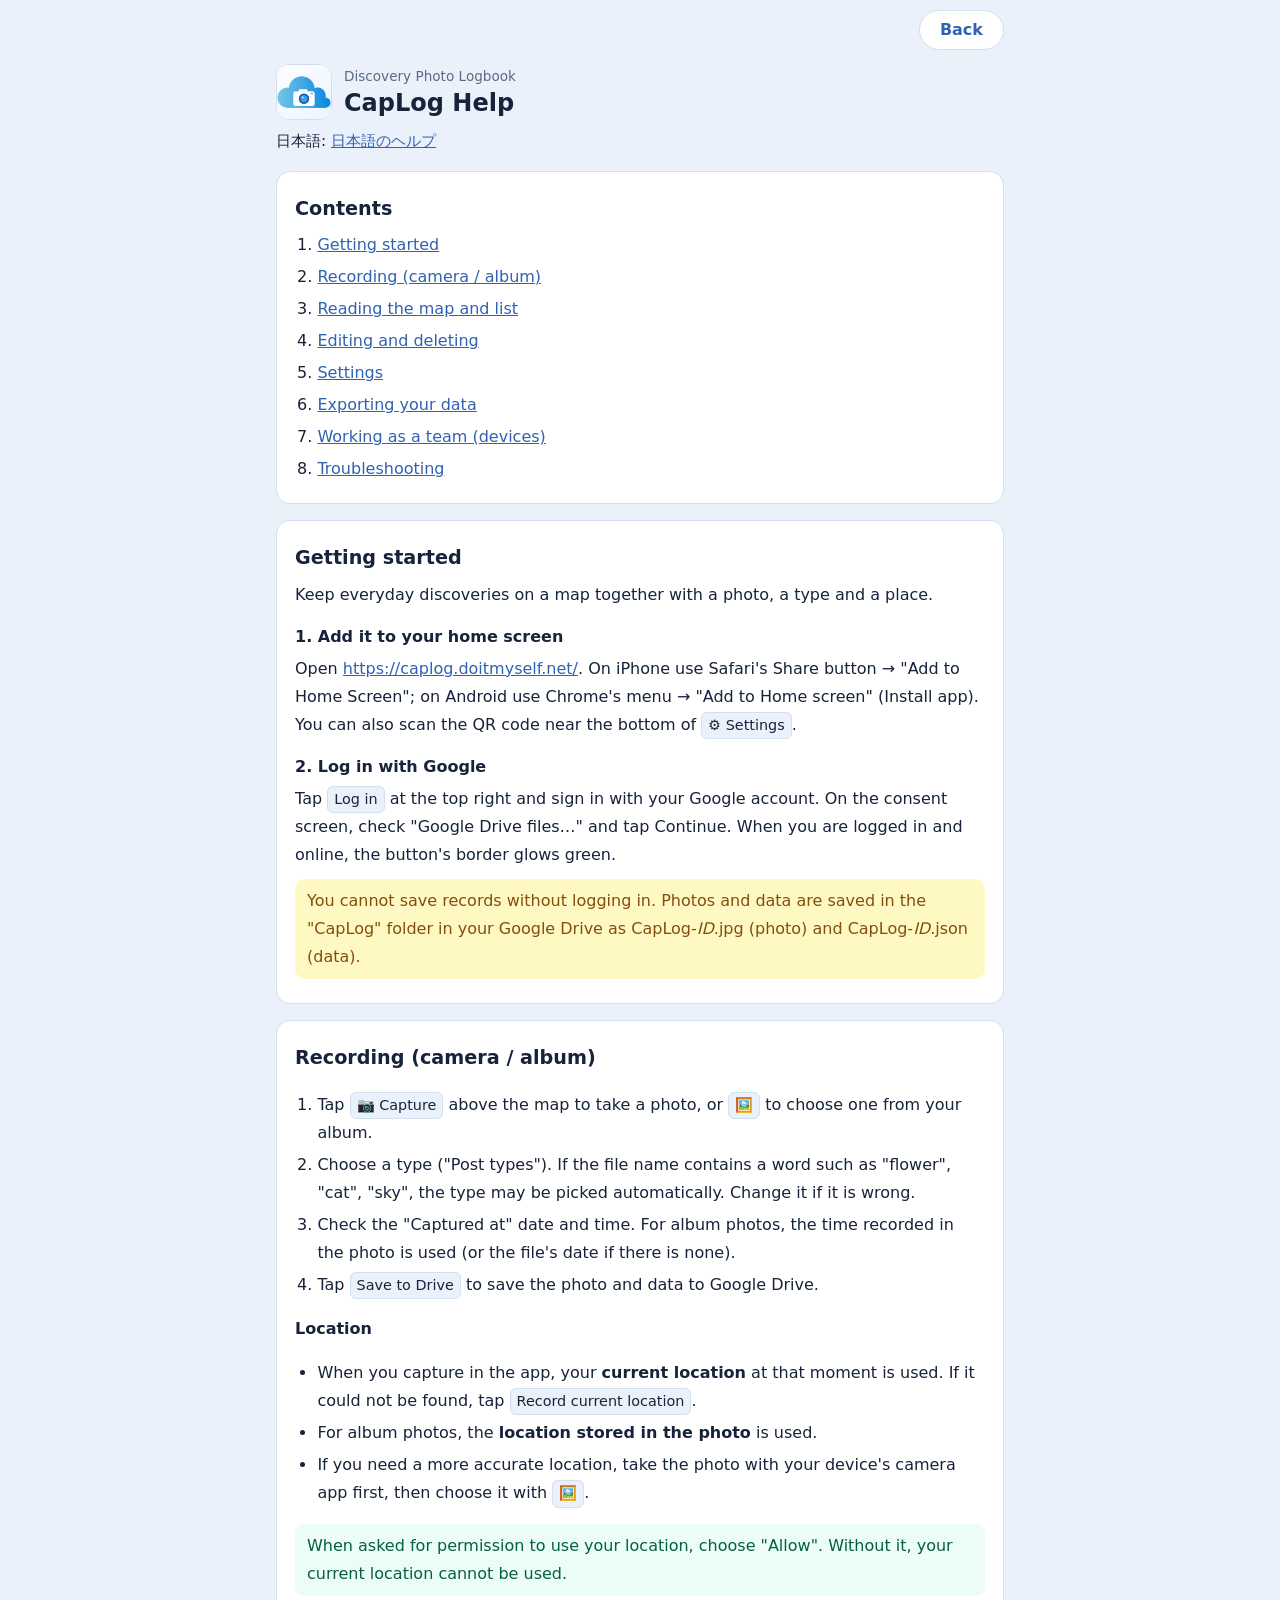
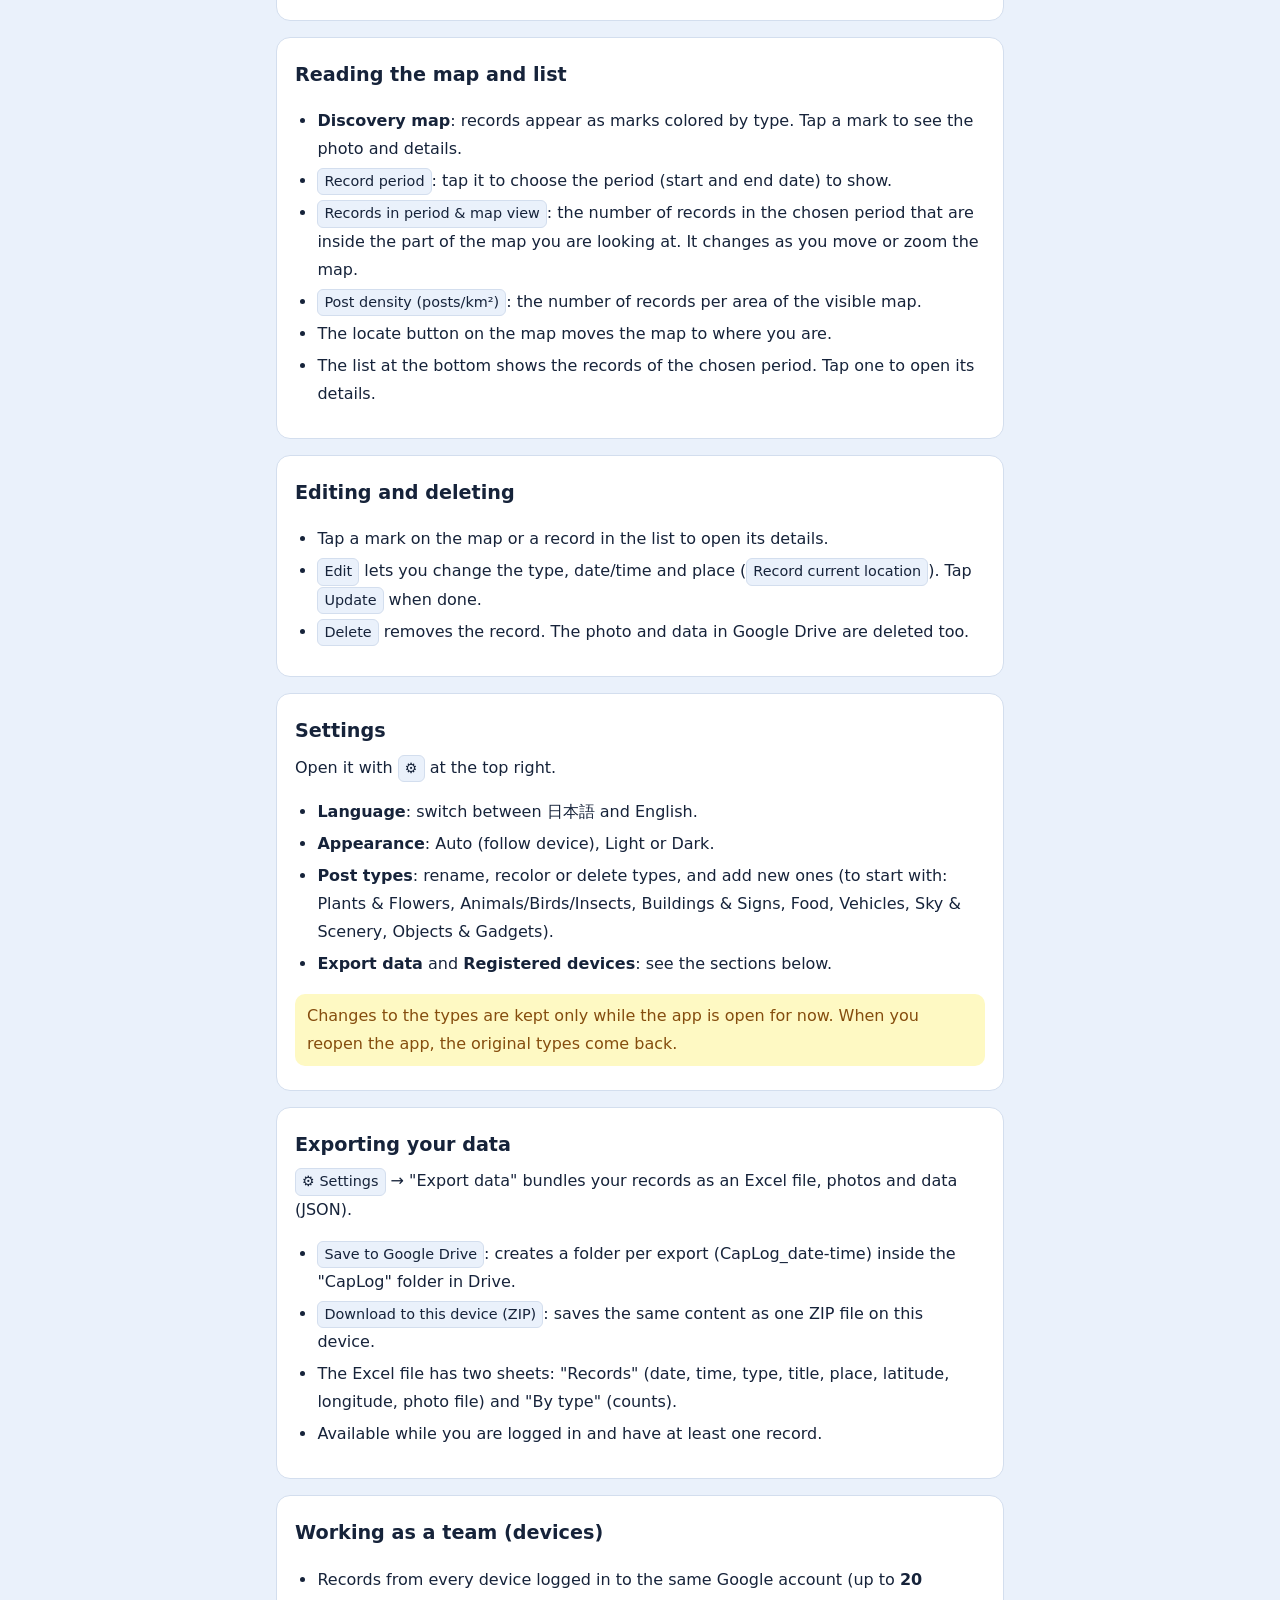
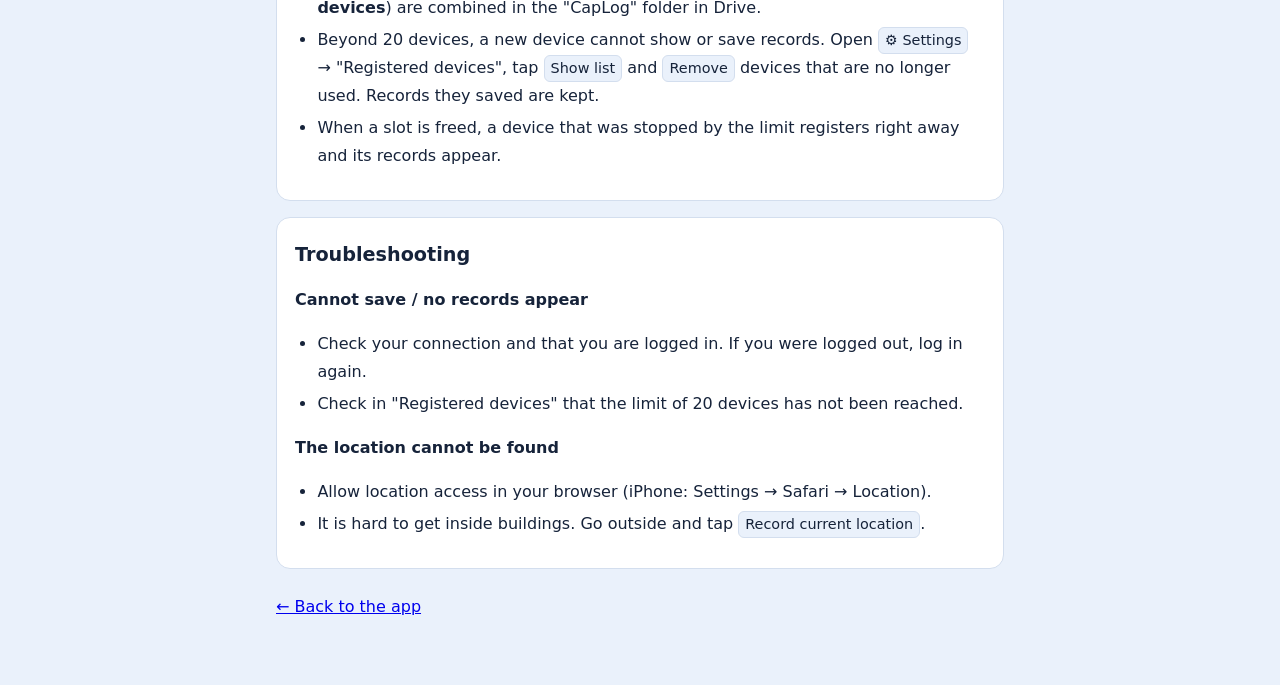
==== help.html @ 13f2e421 "端末の管理（最大20台）とヘルプを追加し、ヘルプの右上に「戻る」ボタンを付けた（LeadLog と同じ形） - 共有アカウントで使える端末を最大20台に制限（端末ごとの登録ファイル device-<端" ====
<!doctype html>
<html lang="ja">
  <head>
    <meta charset="UTF-8" />
    <meta name="viewport" content="width=device-width, initial-scale=1.0" />
    <title>ヘルプ / Help — CapLog</title>
    <link rel="icon" href="./icons/favicon.ico" sizes="48x48" />
    <style>
      :root {
        --bg: #eaf1fb;
        --card: #ffffff;
        --text: #16233a;
        --muted: #5b6b85;
        --border: #d3deee;
        --accent: #2f62b3;
        --tip-bg: #ecfdf5;
        --tip-text: #065f46;
        --note-bg: #fef9c3;
        --note-text: #854d0e;
        color-scheme: light dark;
      }
      @media (prefers-color-scheme: dark) {
        :root:not([data-theme='light']) {
          --bg: #0a1220;
        --card: #131e33;
        --text: #e6eefb;
        --muted: #93a4c2;
        --border: #25334f;
        --accent: #8fb8f0;
          --tip-bg: #052e16;
          --tip-text: #a7f3d0;
          --note-bg: #422006;
          --note-text: #fde68a;
        }
      }
      :root[data-theme='dark'] {
        --bg: #0a1220;
        --card: #131e33;
        --text: #e6eefb;
        --muted: #93a4c2;
        --border: #25334f;
        --accent: #8fb8f0;
        --tip-bg: #052e16;
        --tip-text: #a7f3d0;
        --note-bg: #422006;
        --note-text: #fde68a;
      }
      :root[data-theme='light'] { color-scheme: light; }
      :root[data-theme='dark'] { color-scheme: dark; }
      * { box-sizing: border-box; }
      body {
        margin: 0;
        background: var(--bg);
        color: var(--text);
        font-family: system-ui, -apple-system, 'Segoe UI', 'Hiragino Sans', 'Noto Sans JP', sans-serif;
        line-height: 1.75;
        overflow-wrap: anywhere;
      }
      main { max-width: 760px; margin: 0 auto; padding: 20px 16px 64px; }
      /* 右上の「戻る」ボタン。スクロールしても、いつでも押せるように上に留める */
      .topbar {
        position: sticky;
        top: 0;
        z-index: 10;
        display: flex;
        justify-content: flex-end;
        margin: -20px -16px 4px;
        padding: 10px 16px;
        background: var(--bg);
      }
      .back-button {
        font: inherit;
        font-weight: 700;
        min-height: 40px;
        padding: 0 20px;
        border: 1px solid var(--border);
        border-radius: 999px;
        background: var(--card);
        color: var(--accent);
        cursor: pointer;
        touch-action: manipulation;
      }
      .back-button:hover { border-color: var(--accent); }
      .back-button:focus-visible { outline: 2px solid var(--accent); outline-offset: 2px; }
      header { display: flex; align-items: center; gap: 12px; margin-bottom: 8px; }
      header img { width: 56px; height: 56px; border-radius: 14px; }
      h1 { font-size: 1.5rem; margin: 0; line-height: 1.3; }
      .lang-switch { margin: 8px 0 16px; font-size: 0.95rem; }
      .lang-switch a { color: var(--accent); }
      nav.toc, section {
        background: var(--card);
        border: 1px solid var(--border);
        border-radius: 14px;
        padding: 6px 18px 14px;
        margin-bottom: 16px;
      }
      nav.toc ol { padding-left: 1.4em; margin: 6px 0; }
      nav.toc a, section a { color: var(--accent); }
      h2 { font-size: 1.2rem; margin: 14px 0 6px; }
      h3 { font-size: 1rem; margin: 14px 0 4px; }
      p, li { margin: 4px 0; }
      ul, ol { padding-left: 1.4em; }
      .tip, .note { border-radius: 10px; padding: 8px 12px; margin: 10px 0; }
      .tip { background: var(--tip-bg); color: var(--tip-text); }
      .note { background: var(--note-bg); color: var(--note-text); }
      kbd {
        display: inline-block;
        padding: 0 6px;
        border: 1px solid var(--border);
        border-radius: 6px;
        background: var(--bg);
        font: inherit;
        font-size: 0.9em;
        white-space: nowrap;
      }
      /* 選んだ言語のヘルプだけを表示する（下のスクリプトで切り替える） */
      [hidden] { display: none !important; }
      .back { display: inline-block; margin-top: 8px; }
    </style>
  </head>
  <body>
    <main>
      <div class="topbar">
        <button type="button" id="backButton" class="back-button">戻る</button>
      </div>

      <div id="ja" lang="ja">
        <header>
          <img src="./icons/icon-192.png" alt="" />
          <div>
            <div style="color: var(--muted); font-size: 0.85rem">発見撮影記録帳</div>
            <h1>CapLog ヘルプ</h1>
          </div>
        </header>
        <p class="lang-switch">English: <a href="?lang=en">Help in English</a></p>

        <nav class="toc" aria-label="目次">
          <h2>目次</h2>
          <ol>
            <li><a href="#ja-start">はじめに（最初の準備）</a></li>
            <li><a href="#ja-record">記録する（撮影・アルバム）</a></li>
            <li><a href="#ja-map">地図と一覧の見かた</a></li>
            <li><a href="#ja-edit">記録を直す・消す</a></li>
            <li><a href="#ja-settings">設定</a></li>
            <li><a href="#ja-export">データのエクスポート</a></li>
            <li><a href="#ja-team">複数人で使う（端末の管理）</a></li>
            <li><a href="#ja-trouble">困ったとき</a></li>
          </ol>
        </nav>

        <section id="ja-start">
          <h2>はじめに（最初の準備）</h2>
          <p>日常の発見を、写真・種類・場所と一緒に地図に残すアプリです。</p>
          <h3>① ホーム画面に追加する</h3>
          <p>
            <a href="https://caplog.doitmyself.net/">https://caplog.doitmyself.net/</a> を開き、iPhone は Safari の共有ボタン →「ホーム画面に追加」、Android は Chrome のメニュー →「ホーム画面に追加」（アプリをインストール）で、アプリと同じように使えます。
            <kbd>⚙ 設定</kbd> の下の方にある QR コードを、スマートフォンで読み取っても開けます。
          </p>
          <h3>② Google にログインする</h3>
          <p>
            右上の <kbd>ログイン</kbd> を押し、Google アカウントでログインします。確認画面では「Google ドライブのファイル…」にチェックを入れて「続行」を押してください。
            ログインできると、ボタンの縁が<strong>緑にふわっと光ります</strong>（オンラインで使える状態）。
          </p>
          <div class="note">
            ログインしないと、記録を保存できません。写真とデータは、あなたの Google ドライブの「CapLog」フォルダーに、CapLog-<em>ID</em>.jpg（写真）と CapLog-<em>ID</em>.json（データ）として保存されます。
          </div>
        </section>

        <section id="ja-record">
          <h2>記録する（撮影・アルバム）</h2>
          <ol>
            <li>地図の上の <kbd>📷 撮影</kbd> を押して撮影するか、<kbd>🖼️</kbd> でアルバムの写真を選びます。</li>
            <li>「投稿の種類」を選びます。ファイル名に「花」「猫」「cat」「sky」などのことばが入っていると、種類が自動で選ばれることがあります。違っていたら選び直してください。</li>
            <li>「撮影日時」を確認します。アルバムの写真は、写真に記録された撮影日時が入ります（無ければファイルの日時）。</li>
            <li><kbd>Drive に保存</kbd> を押すと、写真とデータが Google ドライブに保存されます。</li>
          </ol>
          <h3>場所（位置情報）</h3>
          <ul>
            <li>アプリで撮影したときは、撮影した時点の<strong>現在地</strong>が入ります。場所が取れなかったときは <kbd>現在位置を記録</kbd> を押してください。</li>
            <li>アルバムの写真は、<strong>写真に記録された位置</strong>が入ります。</li>
            <li>より正確な位置が必要なときは、端末のカメラアプリで撮影してから、<kbd>🖼️</kbd> でその写真を選びます。</li>
          </ul>
          <div class="tip">位置情報の許可を求められたら「許可」を選んでください。許可しないと、現在地が使えません。</div>
        </section>

        <section id="ja-map">
          <h2>地図と一覧の見かた</h2>
          <ul>
            <li><strong>発見マップ</strong>: 記録が、投稿の種類ごとの色のマークで表示されます。マークを押すと、写真と内容が見られます。</li>
            <li><kbd>記録期間</kbd>: 押すと、表示する期間（開始日・終了日）を選べます。</li>
            <li><kbd>期間/地図中の数</kbd>: 選んだ期間の中で、いま地図に見えている範囲にある記録の数です。地図を動かしたり拡大したりすると変わります。</li>
            <li><kbd>投稿密度（件/km²）</kbd>: 地図に見えている範囲の面積あたりの、記録の数です。</li>
            <li>地図の現在地ボタンで、いまいる場所に地図を動かせます。</li>
            <li>下の「最近の記録」の一覧に、選んだ期間の記録が並びます。押すと詳細が開きます。</li>
          </ul>
        </section>

        <section id="ja-edit">
          <h2>記録を直す・消す</h2>
          <ul>
            <li>地図のマークまたは一覧の記録を押して、詳細を開きます。</li>
            <li><kbd>編集</kbd> で、種類・日時・場所（<kbd>現在位置を記録</kbd>）を直せます。直したら <kbd>更新</kbd> を押します。</li>
            <li><kbd>削除</kbd> で、その記録を消します。Google ドライブの写真とデータも削除されます。</li>
          </ul>
        </section>

        <section id="ja-settings">
          <h2>設定</h2>
          <p>右上の <kbd>⚙</kbd> から開きます。</p>
          <ul>
            <li><strong>言語 / Language</strong>: 日本語と English を切り替えます。</li>
            <li><strong>画面の配色</strong>: 自動（端末の設定に合わせる）・ライト・ダーク。</li>
            <li><strong>投稿の種類</strong>: 種類の名前・色の変更、削除、新しい種類の追加ができます（初めは 植物・花、動物・鳥・虫、建物・看板、食べ物、乗り物、空・風景、道具・小物）。</li>
            <li><strong>データのエクスポート</strong>・<strong>登録済みの端末</strong>: 下の各項目を見てください。</li>
          </ul>
          <div class="note">種類の追加・変更は、いまのところ、アプリを開いている間だけ有効です。アプリを開き直すと、最初の種類に戻ります。</div>
        </section>

        <section id="ja-export">
          <h2>データのエクスポート</h2>
          <p><kbd>⚙ 設定</kbd> →「データのエクスポート」で、記録を Excel・写真・データ（JSON）にまとめて書き出せます。</p>
          <ul>
            <li><kbd>Google Drive に保存</kbd>: ドライブの「CapLog」フォルダーの中に、書き出しごとのフォルダー（CapLog_日付-時刻）を作って保存します。</li>
            <li><kbd>この端末にダウンロード（ZIP）</kbd>: 同じ内容を ZIP 1つにまとめて、この端末に保存します。</li>
            <li>Excel には「記録」（日付・時刻・種類・タイトル・場所・緯度・経度・写真ファイル）と、「種類別」の件数の2つのシートが入ります。</li>
            <li>ログインしていて、記録が1件以上あるときに使えます。</li>
          </ul>
        </section>

        <section id="ja-team">
          <h2>複数人で使う（端末の管理）</h2>
          <ul>
            <li>同じ Google アカウントでログインした端末（<strong>最大20台</strong>）の記録は、ドライブの「CapLog」フォルダーに集約されます。</li>
            <li>20台を超えると、新しい端末では記録を表示・保存できません。<kbd>⚙ 設定</kbd> →「登録済みの端末」で <kbd>一覧を表示</kbd> を押し、使わなくなった端末を <kbd>解除</kbd> してください。解除した端末が保存した記録は残ります。</li>
            <li>解除して枠が空くと、上限で止まっていた端末は、その場で登録され、記録が表示されます。</li>
          </ul>
        </section>

        <section id="ja-trouble">
          <h2>困ったとき</h2>
          <h3>保存できない・記録が出てこない</h3>
          <ul>
            <li>通信状況と、ログインしているかを確認します。ログインが切れているときは、もう一度ログインしてください。</li>
            <li>端末の上限（20台）に達していないか、「登録済みの端末」で確認します。</li>
          </ul>
          <h3>場所が取れない</h3>
          <ul>
            <li>ブラウザの位置情報を「許可」にします（iPhone は「設定」→ Safari →「位置情報」）。</li>
            <li>建物の中では取れにくいので、外に出て <kbd>現在位置を記録</kbd> を押します。</li>
          </ul>
        </section>
        <a class="back" href="./">← アプリに戻る</a>
      </div>

      <div id="en" class="en" lang="en">
        <header>
          <img src="./icons/icon-192.png" alt="" />
          <div>
            <div style="color: var(--muted); font-size: 0.85rem">Discovery Photo Logbook</div>
            <h1>CapLog Help</h1>
          </div>
        </header>
        <p class="lang-switch">日本語: <a href="?lang=ja">日本語のヘルプ</a></p>

        <nav class="toc" aria-label="Contents">
          <h2>Contents</h2>
          <ol>
            <li><a href="#en-start">Getting started</a></li>
            <li><a href="#en-record">Recording (camera / album)</a></li>
            <li><a href="#en-map">Reading the map and list</a></li>
            <li><a href="#en-edit">Editing and deleting</a></li>
            <li><a href="#en-settings">Settings</a></li>
            <li><a href="#en-export">Exporting your data</a></li>
            <li><a href="#en-team">Working as a team (devices)</a></li>
            <li><a href="#en-trouble">Troubleshooting</a></li>
          </ol>
        </nav>

        <section id="en-start">
          <h2>Getting started</h2>
          <p>Keep everyday discoveries on a map together with a photo, a type and a place.</p>
          <h3>1. Add it to your home screen</h3>
          <p>
            Open <a href="https://caplog.doitmyself.net/">https://caplog.doitmyself.net/</a>. On iPhone use Safari's Share button → "Add to Home Screen"; on Android use Chrome's menu → "Add to Home screen" (Install app). You can also scan the QR code near the bottom of <kbd>⚙ Settings</kbd>.
          </p>
          <h3>2. Log in with Google</h3>
          <p>
            Tap <kbd>Log in</kbd> at the top right and sign in with your Google account. On the consent screen, check "Google Drive files…" and tap Continue. When you are logged in and online, the button's border glows green.
          </p>
          <div class="note">
            You cannot save records without logging in. Photos and data are saved in the "CapLog" folder in your Google Drive as CapLog-<em>ID</em>.jpg (photo) and CapLog-<em>ID</em>.json (data).
          </div>
        </section>

        <section id="en-record">
          <h2>Recording (camera / album)</h2>
          <ol>
            <li>Tap <kbd>📷 Capture</kbd> above the map to take a photo, or <kbd>🖼️</kbd> to choose one from your album.</li>
            <li>Choose a type ("Post types"). If the file name contains a word such as "flower", "cat", "sky", the type may be picked automatically. Change it if it is wrong.</li>
            <li>Check the "Captured at" date and time. For album photos, the time recorded in the photo is used (or the file's date if there is none).</li>
            <li>Tap <kbd>Save to Drive</kbd> to save the photo and data to Google Drive.</li>
          </ol>
          <h3>Location</h3>
          <ul>
            <li>When you capture in the app, your <strong>current location</strong> at that moment is used. If it could not be found, tap <kbd>Record current location</kbd>.</li>
            <li>For album photos, the <strong>location stored in the photo</strong> is used.</li>
            <li>If you need a more accurate location, take the photo with your device's camera app first, then choose it with <kbd>🖼️</kbd>.</li>
          </ul>
          <div class="tip">When asked for permission to use your location, choose "Allow". Without it, your current location cannot be used.</div>
        </section>

        <section id="en-map">
          <h2>Reading the map and list</h2>
          <ul>
            <li><strong>Discovery map</strong>: records appear as marks colored by type. Tap a mark to see the photo and details.</li>
            <li><kbd>Record period</kbd>: tap it to choose the period (start and end date) to show.</li>
            <li><kbd>Records in period &amp; map view</kbd>: the number of records in the chosen period that are inside the part of the map you are looking at. It changes as you move or zoom the map.</li>
            <li><kbd>Post density (posts/km²)</kbd>: the number of records per area of the visible map.</li>
            <li>The locate button on the map moves the map to where you are.</li>
            <li>The list at the bottom shows the records of the chosen period. Tap one to open its details.</li>
          </ul>
        </section>

        <section id="en-edit">
          <h2>Editing and deleting</h2>
          <ul>
            <li>Tap a mark on the map or a record in the list to open its details.</li>
            <li><kbd>Edit</kbd> lets you change the type, date/time and place (<kbd>Record current location</kbd>). Tap <kbd>Update</kbd> when done.</li>
            <li><kbd>Delete</kbd> removes the record. The photo and data in Google Drive are deleted too.</li>
          </ul>
        </section>

        <section id="en-settings">
          <h2>Settings</h2>
          <p>Open it with <kbd>⚙</kbd> at the top right.</p>
          <ul>
            <li><strong>Language</strong>: switch between 日本語 and English.</li>
            <li><strong>Appearance</strong>: Auto (follow device), Light or Dark.</li>
            <li><strong>Post types</strong>: rename, recolor or delete types, and add new ones (to start with: Plants & Flowers, Animals/Birds/Insects, Buildings & Signs, Food, Vehicles, Sky & Scenery, Objects & Gadgets).</li>
            <li><strong>Export data</strong> and <strong>Registered devices</strong>: see the sections below.</li>
          </ul>
          <div class="note">Changes to the types are kept only while the app is open for now. When you reopen the app, the original types come back.</div>
        </section>

        <section id="en-export">
          <h2>Exporting your data</h2>
          <p><kbd>⚙ Settings</kbd> → "Export data" bundles your records as an Excel file, photos and data (JSON).</p>
          <ul>
            <li><kbd>Save to Google Drive</kbd>: creates a folder per export (CapLog_date-time) inside the "CapLog" folder in Drive.</li>
            <li><kbd>Download to this device (ZIP)</kbd>: saves the same content as one ZIP file on this device.</li>
            <li>The Excel file has two sheets: "Records" (date, time, type, title, place, latitude, longitude, photo file) and "By type" (counts).</li>
            <li>Available while you are logged in and have at least one record.</li>
          </ul>
        </section>

        <section id="en-team">
          <h2>Working as a team (devices)</h2>
          <ul>
            <li>Records from every device logged in to the same Google account (up to <strong>20 devices</strong>) are combined in the "CapLog" folder in Drive.</li>
            <li>Beyond 20 devices, a new device cannot show or save records. Open <kbd>⚙ Settings</kbd> → "Registered devices", tap <kbd>Show list</kbd> and <kbd>Remove</kbd> devices that are no longer used. Records they saved are kept.</li>
            <li>When a slot is freed, a device that was stopped by the limit registers right away and its records appear.</li>
          </ul>
        </section>

        <section id="en-trouble">
          <h2>Troubleshooting</h2>
          <h3>Cannot save / no records appear</h3>
          <ul>
            <li>Check your connection and that you are logged in. If you were logged out, log in again.</li>
            <li>Check in "Registered devices" that the limit of 20 devices has not been reached.</li>
          </ul>
          <h3>The location cannot be found</h3>
          <ul>
            <li>Allow location access in your browser (iPhone: Settings → Safari → Location).</li>
            <li>It is hard to get inside buildings. Go outside and tap <kbd>Record current location</kbd>.</li>
          </ul>
        </section>
        <a class="back" href="./">← Back to the app</a>
      </div>
    </main>
    <script>
      // アプリの配色（設定で選んだライト／ダーク）を反映する。「自動」のときは、端末の設定に合わせる
      ;(function () {
        try {
          var pref = localStorage.getItem('caplog-theme')
          if (pref === 'light' || pref === 'dark') document.documentElement.setAttribute('data-theme', pref)
        } catch (e) {}
      })()
      // アプリの言語（?lang=ja / ?lang=en）のヘルプだけを表示する。指定が無ければ、アプリで選んだ言語、端末の言語の順で決める
      ;(function () {
        var param = new URLSearchParams(location.search).get('lang')
        var hash = location.hash.replace('#', '')
        var saved = null
        try { saved = localStorage.getItem('caplog-language') } catch (e) {}
        var lang = param === 'en' || param === 'ja' ? param : hash === 'en' || hash === 'ja' ? hash : saved === 'en' || saved === 'ja' ? saved : null
        if (!lang) lang = (navigator.language || '').toLowerCase().indexOf('ja') === 0 ? 'ja' : 'en'
        document.getElementById(lang === 'en' ? 'ja' : 'en').hidden = true
        document.documentElement.lang = lang
        document.title = lang === 'en' ? 'Help — CapLog' : 'ヘルプ — CapLog'

        // 右上の「戻る」。別のタブで開いている時は、そのタブを閉じて元のアプリの画面に戻る。
        // タブを閉じられない時（同じタブで開いた時・iPhone など）は、アプリの画面に移る
        var back = document.getElementById('backButton')
        back.textContent = lang === 'en' ? 'Back' : '戻る'
        back.addEventListener('click', function () {
          window.close()
          setTimeout(function () {
            location.href = './'
          }, 250)
        })
      })()
    </script>
  </body>
</html>
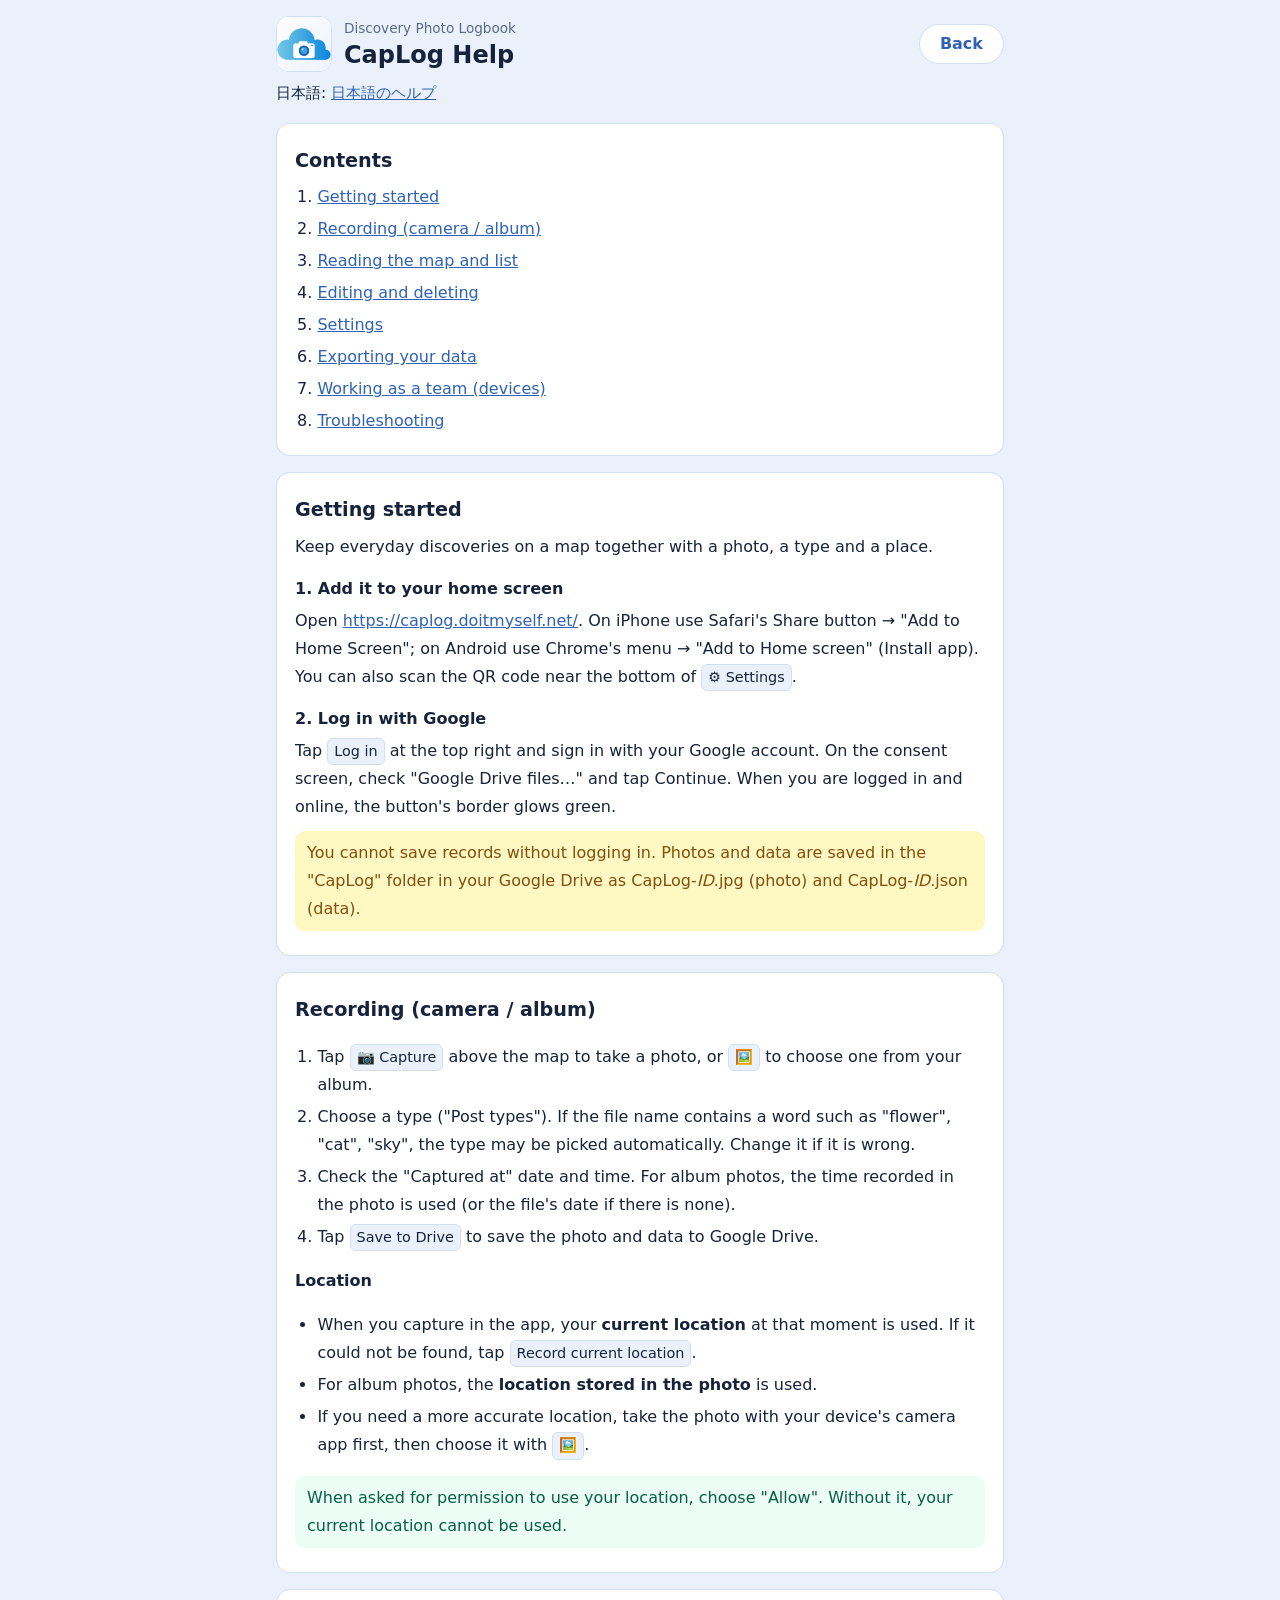
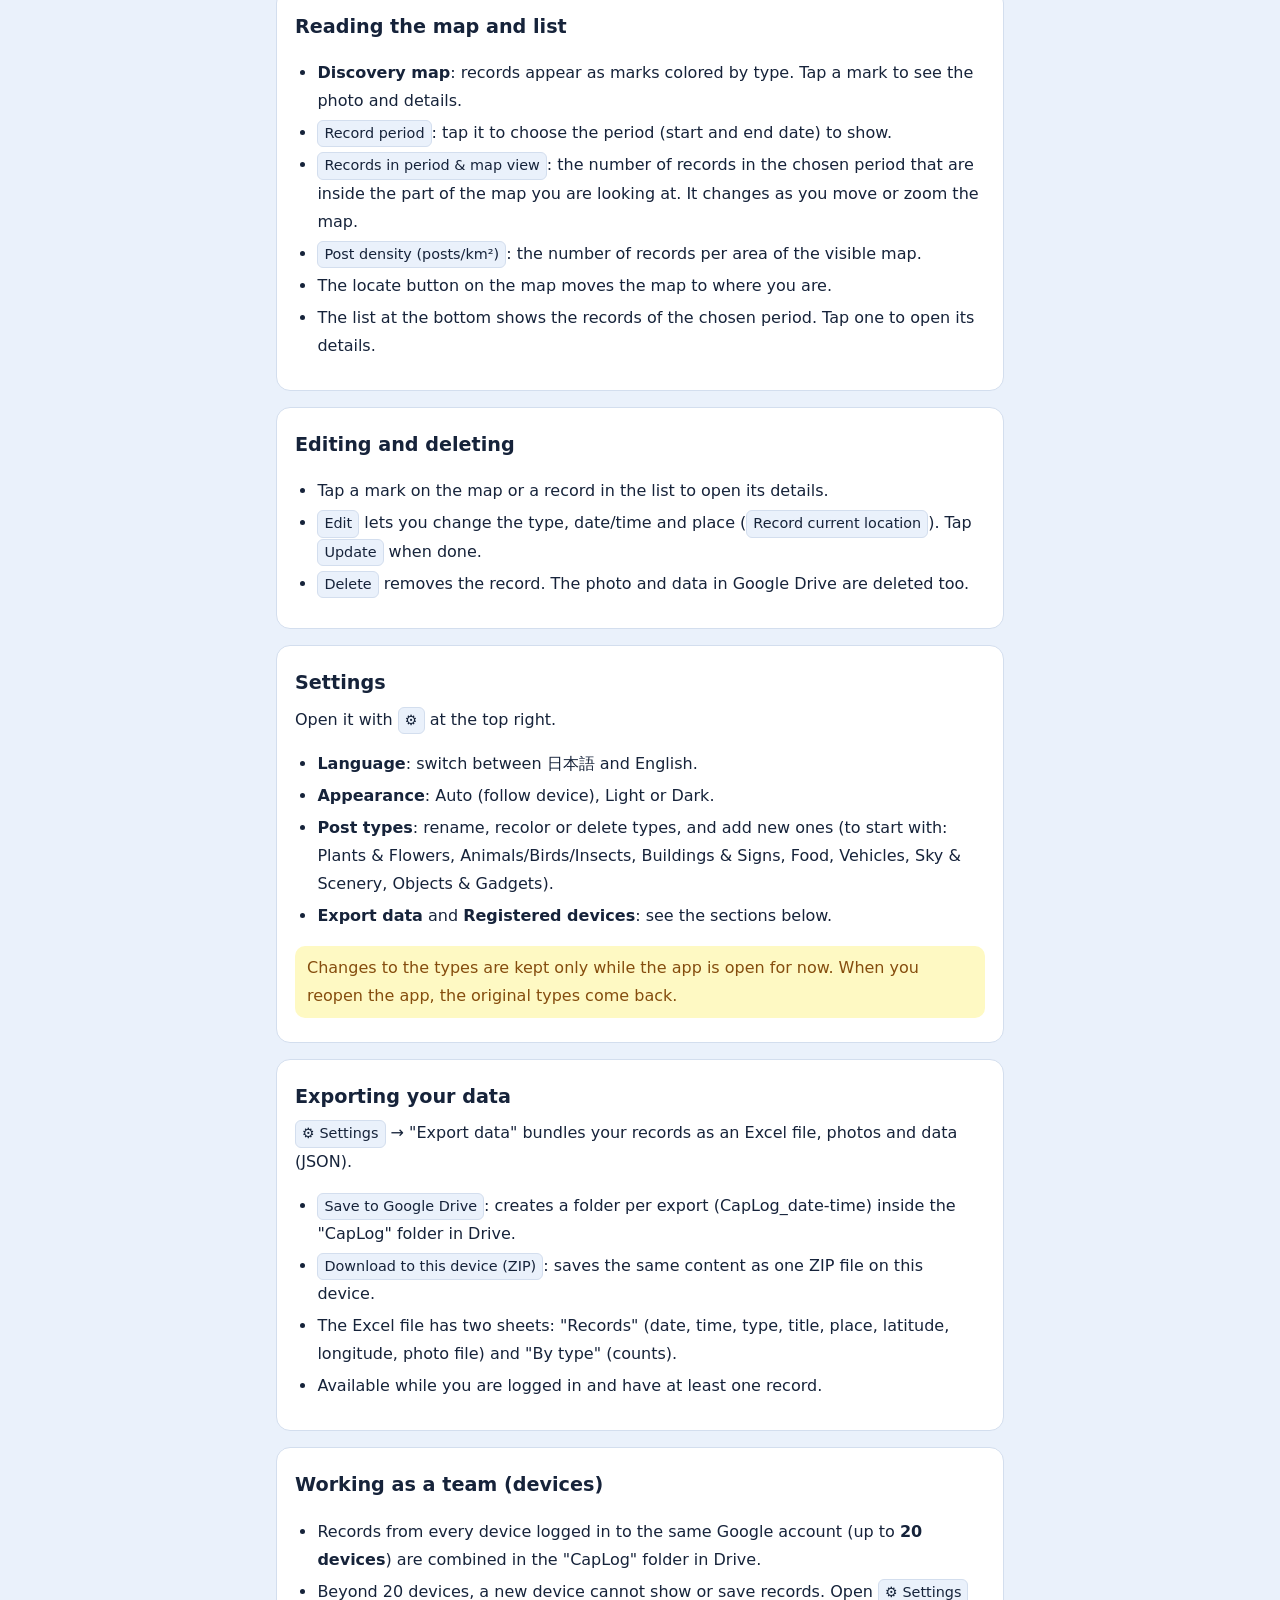
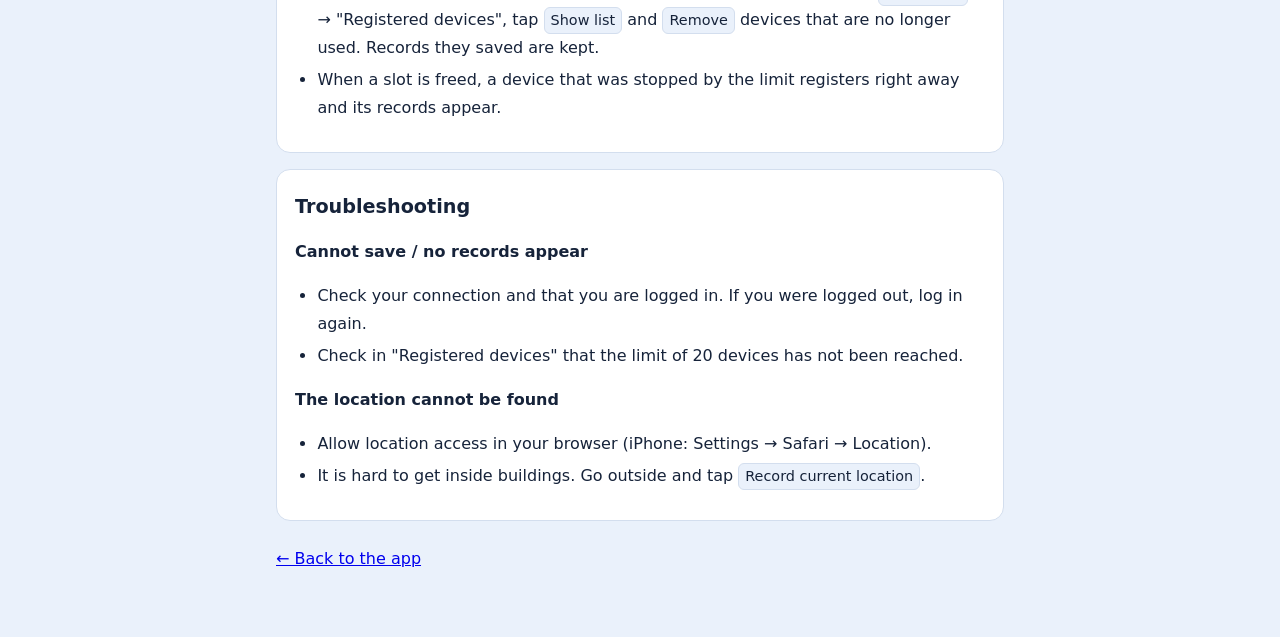
==== commit 9e1177c1: "ヘルプの「戻る」ボタンをタイトルの行の右端に移し、上の空きをなくした Co-Authored-By: Claude Sonnet 5 <noreply@anthropic.com>" ====
--- a/help.html
+++ b/help.html
@@ -56,19 +56,11 @@
         line-height: 1.75;
         overflow-wrap: anywhere;
       }
-      main { max-width: 760px; margin: 0 auto; padding: 20px 16px 64px; }
-      /* 右上の「戻る」ボタン。スクロールしても、いつでも押せるように上に留める */
-      .topbar {
-        position: sticky;
-        top: 0;
-        z-index: 10;
-        display: flex;
-        justify-content: flex-end;
-        margin: -20px -16px 4px;
-        padding: 10px 16px;
-        background: var(--bg);
-      }
+      main { max-width: 760px; margin: 0 auto; padding: 16px 16px 64px; }
+      /* 「戻る」ボタン。タイトルと同じ行の右端に置く */
       .back-button {
+        flex: none;
+        margin-left: auto;
         font: inherit;
         font-weight: 700;
         min-height: 40px;
@@ -84,6 +76,7 @@
       .back-button:focus-visible { outline: 2px solid var(--accent); outline-offset: 2px; }
       header { display: flex; align-items: center; gap: 12px; margin-bottom: 8px; }
       header img { width: 56px; height: 56px; border-radius: 14px; }
+      header > div { min-width: 0; }
       h1 { font-size: 1.5rem; margin: 0; line-height: 1.3; }
       .lang-switch { margin: 8px 0 16px; font-size: 0.95rem; }
       .lang-switch a { color: var(--accent); }
@@ -120,9 +113,6 @@
   </head>
   <body>
     <main>
-      <div class="topbar">
-        <button type="button" id="backButton" class="back-button">戻る</button>
-      </div>
 
       <div id="ja" lang="ja">
         <header>
@@ -131,6 +121,7 @@
             <div style="color: var(--muted); font-size: 0.85rem">発見撮影記録帳</div>
             <h1>CapLog ヘルプ</h1>
           </div>
+          <button type="button" class="back-button">戻る</button>
         </header>
         <p class="lang-switch">English: <a href="?lang=en">Help in English</a></p>
 
@@ -259,6 +250,7 @@
             <div style="color: var(--muted); font-size: 0.85rem">Discovery Photo Logbook</div>
             <h1>CapLog Help</h1>
           </div>
+          <button type="button" class="back-button">戻る</button>
         </header>
         <p class="lang-switch">日本語: <a href="?lang=ja">日本語のヘルプ</a></p>
 
@@ -400,14 +392,16 @@
 
         // 右上の「戻る」。別のタブで開いている時は、そのタブを閉じて元のアプリの画面に戻る。
         // タブを閉じられない時（同じタブで開いた時・iPhone など）は、アプリの画面に移る
-        var back = document.getElementById('backButton')
-        back.textContent = lang === 'en' ? 'Back' : '戻る'
-        back.addEventListener('click', function () {
-          window.close()
-          setTimeout(function () {
-            location.href = './'
-          }, 250)
-        })
+        var backs = document.querySelectorAll('.back-button')
+        for (var i = 0; i < backs.length; i++) {
+          backs[i].textContent = lang === 'en' ? 'Back' : '戻る'
+          backs[i].addEventListener('click', function () {
+            window.close()
+            setTimeout(function () {
+              location.href = './'
+            }, 250)
+          })
+        }
       })()
     </script>
   </body>
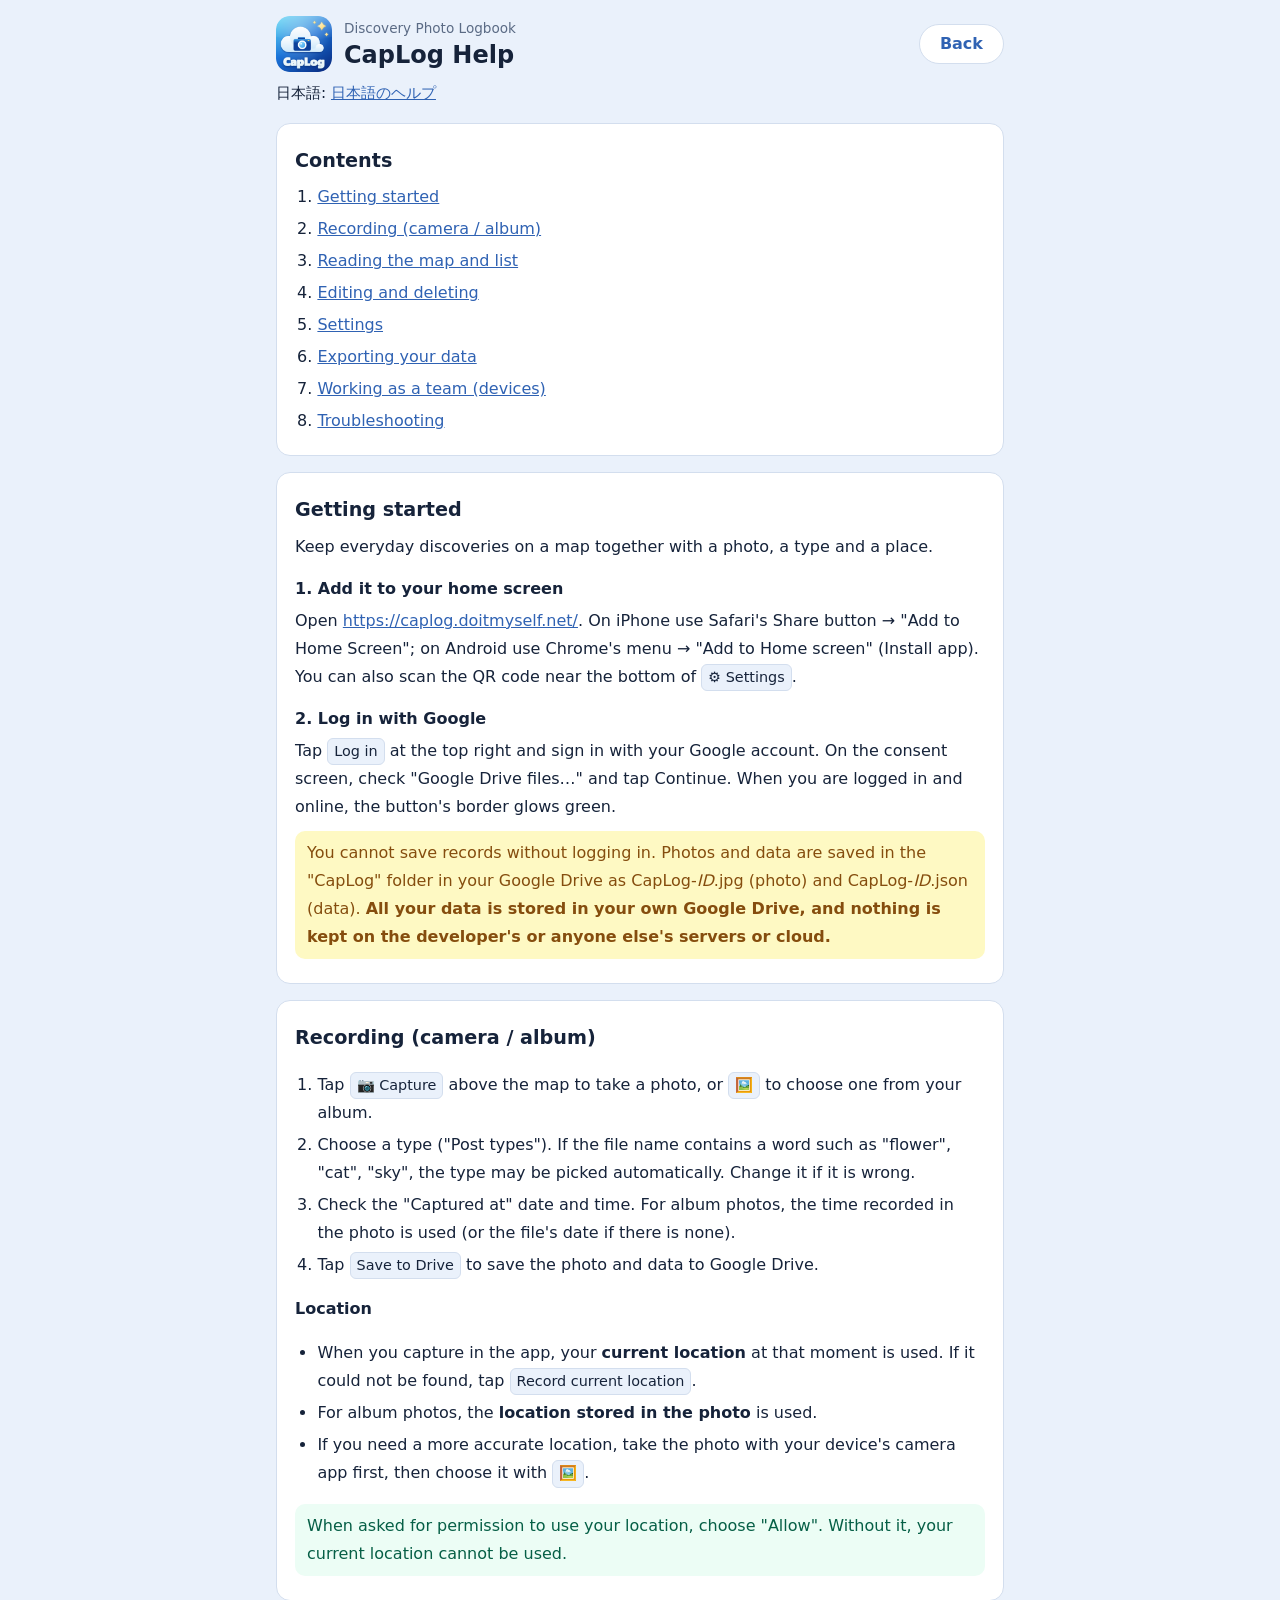
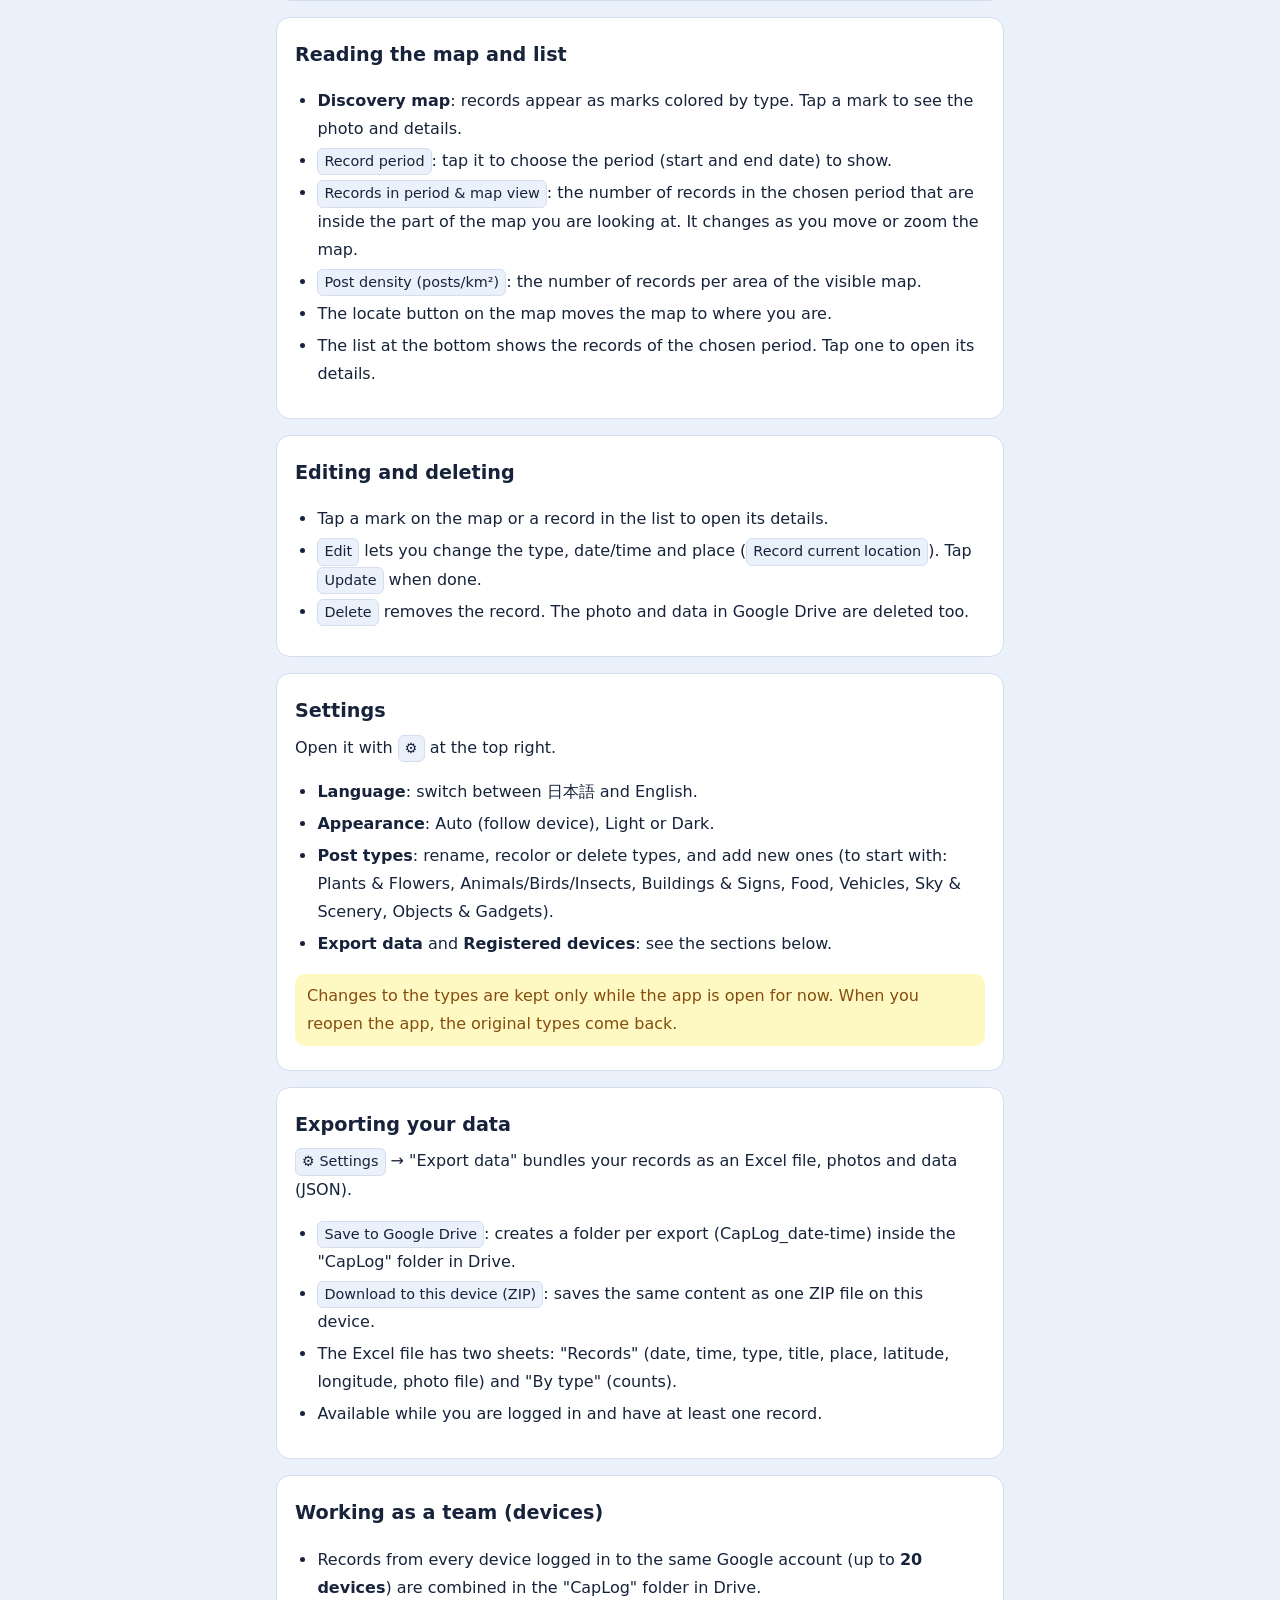
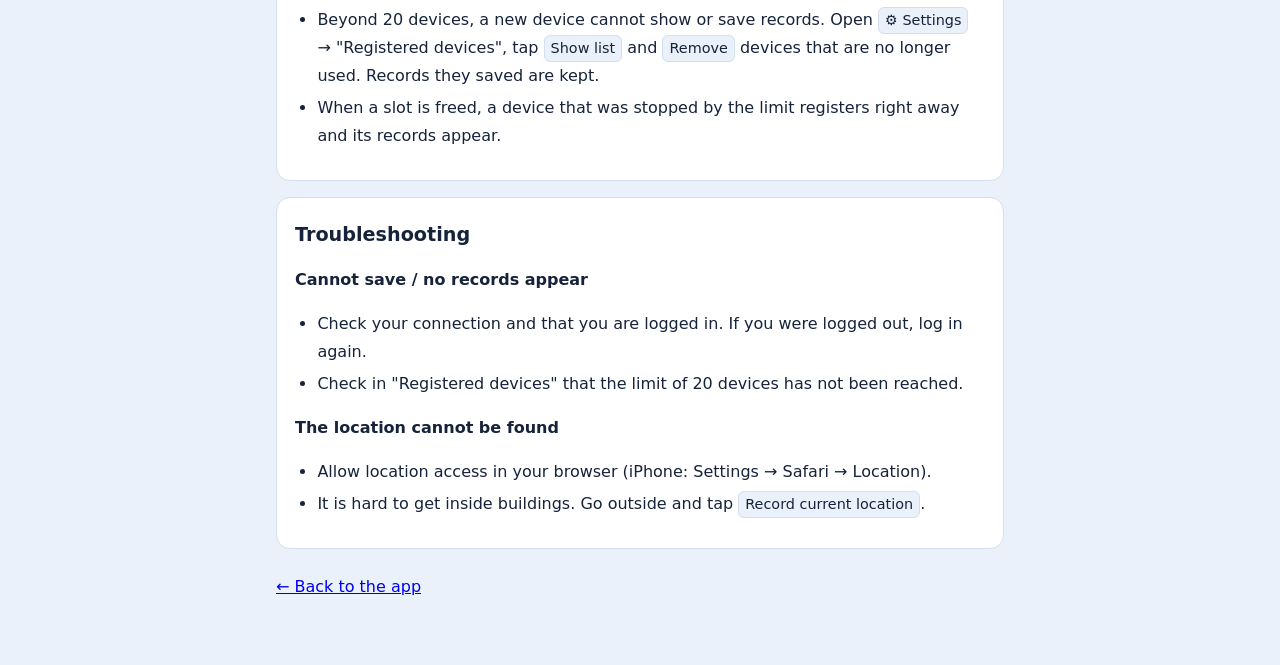
==== commit ad3f39a2: "ヘルプに「データは自分の Google ドライブだけ」の説明を追加 Co-Authored-By: Claude Sonnet 5 <noreply@anthropic.com>" ====
--- a/help.html
+++ b/help.html
@@ -153,7 +153,7 @@
             ログインできると、ボタンの縁が<strong>緑にふわっと光ります</strong>（オンラインで使える状態）。
           </p>
           <div class="note">
-            ログインしないと、記録を保存できません。写真とデータは、あなたの Google ドライブの「CapLog」フォルダーに、CapLog-<em>ID</em>.jpg（写真）と CapLog-<em>ID</em>.json（データ）として保存されます。
+            ログインしないと、記録を保存できません。写真とデータは、あなたの Google ドライブの「CapLog」フォルダーに、CapLog-<em>ID</em>.jpg（写真）と CapLog-<em>ID</em>.json（データ）として保存されます。<strong>データはすべて、あなた自身の Google ドライブに保存され、開発者や他社のサーバー・クラウドには残りません。</strong>
           </div>
         </section>
 
@@ -280,7 +280,7 @@
             Tap <kbd>Log in</kbd> at the top right and sign in with your Google account. On the consent screen, check "Google Drive files…" and tap Continue. When you are logged in and online, the button's border glows green.
           </p>
           <div class="note">
-            You cannot save records without logging in. Photos and data are saved in the "CapLog" folder in your Google Drive as CapLog-<em>ID</em>.jpg (photo) and CapLog-<em>ID</em>.json (data).
+            You cannot save records without logging in. Photos and data are saved in the "CapLog" folder in your Google Drive as CapLog-<em>ID</em>.jpg (photo) and CapLog-<em>ID</em>.json (data). <strong>All your data is stored in your own Google Drive, and nothing is kept on the developer's or anyone else's servers or cloud.</strong>
           </div>
         </section>
 
